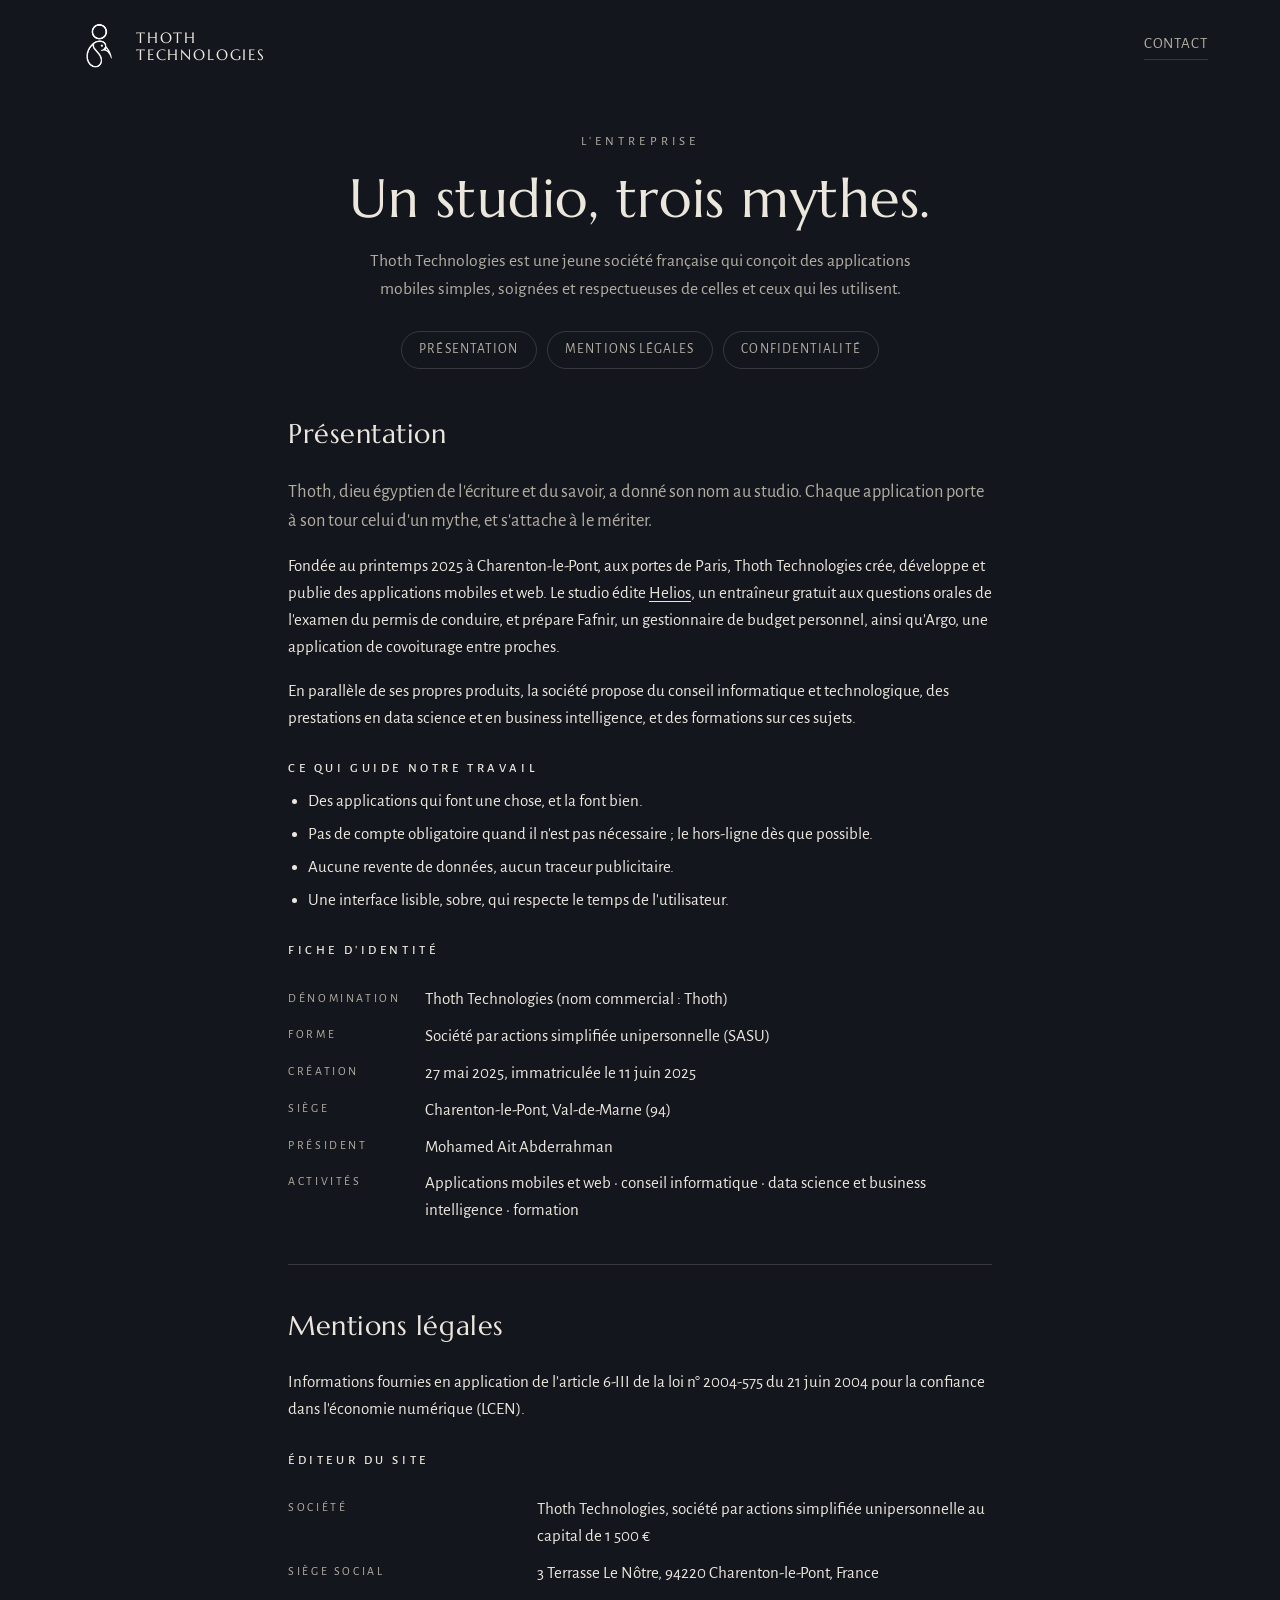
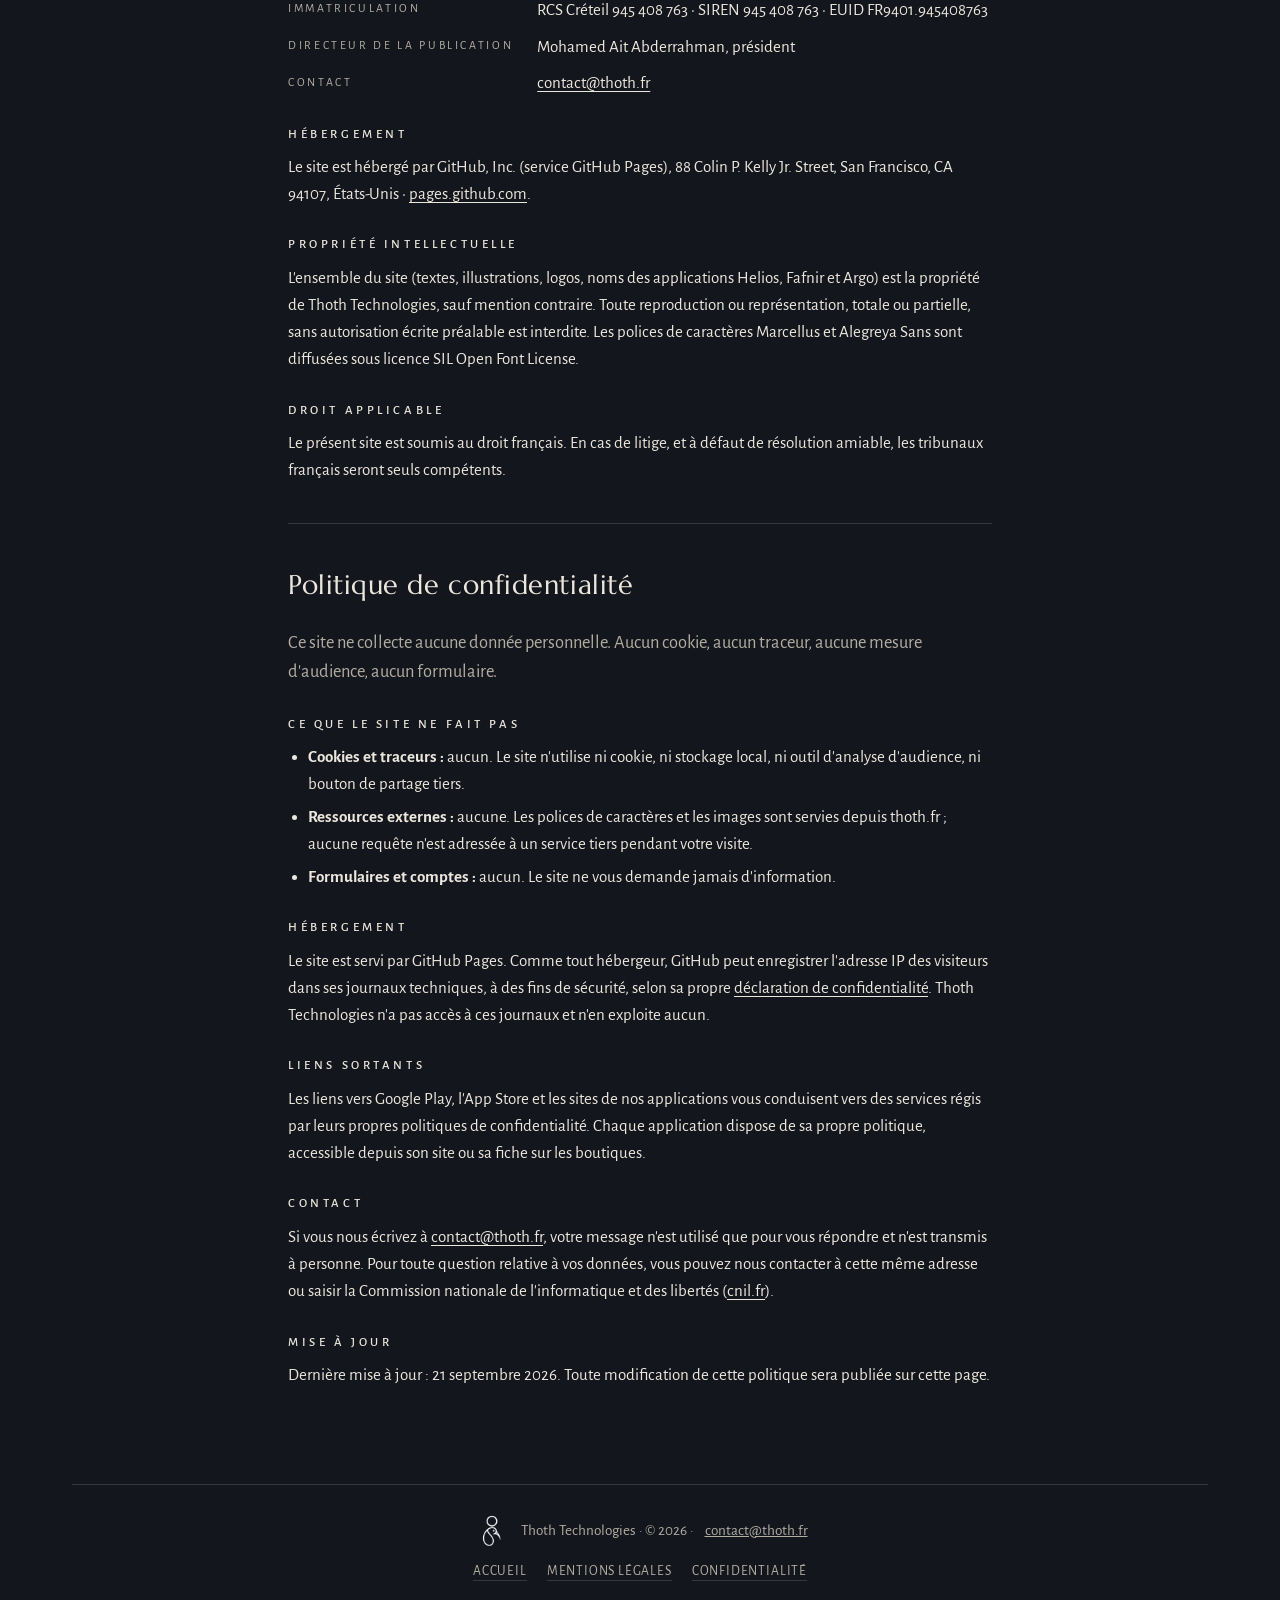
==== entreprise.html @ 72945913 "Ajoute la page Entreprise : présentation, mentions légales, confidentialité Auto-héberge les polices" ====
<!DOCTYPE html>
<html lang="fr">
<head>
  <meta charset="UTF-8">
  <meta name="viewport" content="width=device-width, initial-scale=1.0">
  <title>L'entreprise · Thoth Technologies</title>
  <meta name="description" content="Thoth Technologies, studio d'applications mobiles fondé en 2025 à Charenton-le-Pont : présentation, mentions légales et politique de confidentialité.">
  <meta property="og:title" content="Thoth Technologies · L'entreprise">
  <meta property="og:description" content="Qui nous sommes, mentions légales et politique de confidentialité.">
  <meta property="og:image" content="assets/thoth_technologies.png">
  <link rel="icon" type="image/png" href="assets/favicon.png">
  <link rel="preload" href="assets/fonts/marcellus-400.woff2" as="font" type="font/woff2" crossorigin>
  <link rel="preload" href="assets/fonts/alegreya-sans-400.woff2" as="font" type="font/woff2" crossorigin>
  <link rel="stylesheet" href="css/style.css">
</head>
<body>

  <div class="page">

    <header class="site-header">
      <a href="index.html" class="brand" title="Revenir à l'accueil">
        <img class="brand__ibis" src="assets/new_one.png" alt="" width="52" height="52">
        <span class="brand__name">Thoth<br>Technologies</span>
      </a>
      <a class="site-header__contact" href="mailto:contact@thoth.fr">Contact</a>
    </header>

    <main>
      <section class="hero">
        <p class="eyebrow">L'entreprise</p>
        <h1 class="hero__title">Un studio, <em>trois mythes.</em></h1>
        <p class="hero__sub">
          Thoth Technologies est une jeune société française qui conçoit des applications
          mobiles simples, soignées et respectueuses de celles et ceux qui les utilisent.
        </p>
        <ul class="prose__toc" aria-label="Sommaire">
          <li><a href="#presentation">Présentation</a></li>
          <li><a href="#mentions-legales">Mentions légales</a></li>
          <li><a href="#confidentialite">Confidentialité</a></li>
        </ul>
      </section>

      <div class="prose">

        <section class="prose__section" id="presentation">
          <h2>Présentation</h2>
          <p class="lede">
            Thoth, dieu égyptien de l'écriture et du savoir, a donné son nom au studio.
            Chaque application porte à son tour celui d'un mythe, et s'attache à le mériter.
          </p>
          <p>
            Fondée au printemps 2025 à Charenton-le-Pont, aux portes de Paris, Thoth Technologies
            crée, développe et publie des applications mobiles et web. Le studio édite
            <a href="index.html">Helios</a>, un entraîneur gratuit aux questions orales de l'examen
            du permis de conduire, et prépare Fafnir, un gestionnaire de budget personnel, ainsi
            qu'Argo, une application de covoiturage entre proches.
          </p>
          <p>
            En parallèle de ses propres produits, la société propose du conseil informatique et
            technologique, des prestations en data science et en business intelligence, et des
            formations sur ces sujets.
          </p>

          <h3>Ce qui guide notre travail</h3>
          <ul>
            <li>Des applications qui font une chose, et la font bien.</li>
            <li>Pas de compte obligatoire quand il n'est pas nécessaire ; le hors-ligne dès que possible.</li>
            <li>Aucune revente de données, aucun traceur publicitaire.</li>
            <li>Une interface lisible, sobre, qui respecte le temps de l'utilisateur.</li>
          </ul>

          <h3>Fiche d'identité</h3>
          <dl class="facts">
            <dt>Dénomination</dt>
            <dd>Thoth Technologies (nom commercial : Thoth)</dd>
            <dt>Forme</dt>
            <dd>Société par actions simplifiée unipersonnelle (SASU)</dd>
            <dt>Création</dt>
            <dd>27 mai 2025, immatriculée le 11 juin 2025</dd>
            <dt>Siège</dt>
            <dd>Charenton-le-Pont, Val-de-Marne (94)</dd>
            <dt>Président</dt>
            <dd>Mohamed Ait Abderrahman</dd>
            <dt>Activités</dt>
            <dd>Applications mobiles et web · conseil informatique · data science et business intelligence · formation</dd>
          </dl>
        </section>

        <section class="prose__section" id="mentions-legales">
          <h2>Mentions légales</h2>
          <p>
            Informations fournies en application de l'article 6-III de la loi n° 2004-575 du
            21 juin 2004 pour la confiance dans l'économie numérique (LCEN).
          </p>

          <h3>Éditeur du site</h3>
          <dl class="facts">
            <dt>Société</dt>
            <dd>Thoth Technologies, société par actions simplifiée unipersonnelle au capital de 1 500 €</dd>
            <dt>Siège social</dt>
            <dd>3 Terrasse Le Nôtre, 94220 Charenton-le-Pont, France</dd>
            <dt>Immatriculation</dt>
            <dd>RCS Créteil 945 408 763 · SIREN 945 408 763 · EUID FR9401.945408763</dd>
            <dt>Directeur de la publication</dt>
            <dd>Mohamed Ait Abderrahman, président</dd>
            <dt>Contact</dt>
            <dd><a href="mailto:contact@thoth.fr">contact@thoth.fr</a></dd>
          </dl>

          <h3>Hébergement</h3>
          <p>
            Le site est hébergé par GitHub, Inc. (service GitHub Pages),
            88 Colin P. Kelly Jr. Street, San Francisco, CA 94107, États-Unis ·
            <a href="https://pages.github.com" rel="noopener">pages.github.com</a>.
          </p>

          <h3>Propriété intellectuelle</h3>
          <p>
            L'ensemble du site (textes, illustrations, logos, noms des applications Helios, Fafnir
            et Argo) est la propriété de Thoth Technologies, sauf mention contraire. Toute
            reproduction ou représentation, totale ou partielle, sans autorisation écrite préalable
            est interdite. Les polices de caractères Marcellus et Alegreya Sans sont diffusées
            sous licence SIL Open Font License.
          </p>

          <h3>Droit applicable</h3>
          <p>
            Le présent site est soumis au droit français. En cas de litige, et à défaut de
            résolution amiable, les tribunaux français seront seuls compétents.
          </p>
        </section>

        <section class="prose__section" id="confidentialite">
          <h2>Politique de confidentialité</h2>
          <p class="lede">
            Ce site ne collecte aucune donnée personnelle. Aucun cookie, aucun traceur,
            aucune mesure d'audience, aucun formulaire.
          </p>

          <h3>Ce que le site ne fait pas</h3>
          <ul>
            <li><strong>Cookies et traceurs :</strong> aucun. Le site n'utilise ni cookie, ni stockage local, ni outil d'analyse d'audience, ni bouton de partage tiers.</li>
            <li><strong>Ressources externes :</strong> aucune. Les polices de caractères et les images sont servies depuis thoth.fr ; aucune requête n'est adressée à un service tiers pendant votre visite.</li>
            <li><strong>Formulaires et comptes :</strong> aucun. Le site ne vous demande jamais d'information.</li>
          </ul>

          <h3>Hébergement</h3>
          <p>
            Le site est servi par GitHub Pages. Comme tout hébergeur, GitHub peut enregistrer
            l'adresse IP des visiteurs dans ses journaux techniques, à des fins de sécurité, selon
            sa propre <a href="https://docs.github.com/fr/site-policy/privacy-policies/github-general-privacy-statement" rel="noopener">déclaration de confidentialité</a>.
            Thoth Technologies n'a pas accès à ces journaux et n'en exploite aucun.
          </p>

          <h3>Liens sortants</h3>
          <p>
            Les liens vers Google Play, l'App Store et les sites de nos applications vous
            conduisent vers des services régis par leurs propres politiques de confidentialité.
            Chaque application dispose de sa propre politique, accessible depuis son site ou sa
            fiche sur les boutiques.
          </p>

          <h3>Contact</h3>
          <p>
            Si vous nous écrivez à <a href="mailto:contact@thoth.fr">contact@thoth.fr</a>, votre
            message n'est utilisé que pour vous répondre et n'est transmis à personne. Pour toute
            question relative à vos données, vous pouvez nous contacter à cette même adresse ou
            saisir la Commission nationale de l'informatique et des libertés
            (<a href="https://www.cnil.fr" rel="noopener">cnil.fr</a>).
          </p>

          <h3>Mise à jour</h3>
          <p>
            Dernière mise à jour : 21 septembre 2026. Toute modification de cette politique sera
            publiée sur cette page.
          </p>
        </section>

      </div>
    </main>

    <footer class="site-footer">
      <p>
        <img class="site-footer__ibis" src="assets/new_one.png" alt="" width="36" height="36">
        Thoth Technologies · © 2026 · <a href="mailto:contact@thoth.fr">contact@thoth.fr</a>
      </p>
      <ul class="site-footer__nav">
        <li><a href="index.html">Accueil</a></li>
        <li><a href="#mentions-legales">Mentions légales</a></li>
        <li><a href="#confidentialite">Confidentialité</a></li>
      </ul>
    </footer>

  </div>

</body>
</html>
---- css/style.css ----
/* ==========================================================================
   Thoth Technologies : triptyque à thèmes par application
   Bascule de thème en CSS pur : radios + :has(), aucun JavaScript.
   ========================================================================== */

/* ==========================================================================
   Polices auto-hébergées (aucune requête vers Google Fonts, RGPD)
   Sous-ensemble latin, licence SIL OFL : voir assets/fonts/OFL-*.txt
   ========================================================================== */

@font-face {
  font-family: "Marcellus";
  font-style: normal;
  font-weight: 400;
  font-display: swap;
  src: url("../assets/fonts/marcellus-400.woff2") format("woff2");
}

@font-face {
  font-family: "Alegreya Sans";
  font-style: normal;
  font-weight: 400;
  font-display: swap;
  src: url("../assets/fonts/alegreya-sans-400.woff2") format("woff2");
}

@font-face {
  font-family: "Alegreya Sans";
  font-style: normal;
  font-weight: 500;
  font-display: swap;
  src: url("../assets/fonts/alegreya-sans-500.woff2") format("woff2");
}

@font-face {
  font-family: "Alegreya Sans";
  font-style: normal;
  font-weight: 700;
  font-display: swap;
  src: url("../assets/fonts/alegreya-sans-700.woff2") format("woff2");
}

:root {
  /* Thème par défaut : Thoth (anthracite, encre & papyrus) */
  --bg: #14161d;
  --ink: #ece7dd;
  --ink-dim: #b3aea2;
  --accent: #ece7dd;
  --accent-contrast: #14161d;
  --line: rgba(236, 231, 221, 0.16);
  --theme-transition: 1.1s cubic-bezier(0.4, 0, 0.2, 1);

  /* Palettes fixes des applications (les panneaux les gardent en permanence) */
  --helios-bg: #243443;
  --helios-accent: #f4b83f;
  --helios-ink: #f2ede1;
  --helios-dim: #b9c2ca;
  --fafnir-bg: #10151b;
  --fafnir-accent: #e6952f;
  --fafnir-ink: #efe8da;
  --fafnir-dim: #a9a79f;
  --argo-bg: #261609;
  --argo-accent: #c99a3f;
  --argo-ink: #efe4d0;
  --argo-dim: #bcab90;
}

/* La page entière adopte le thème de l'application ouverte */
html:has(#r-helios:checked) {
  --bg: var(--helios-bg);
  --ink: var(--helios-ink);
  --ink-dim: var(--helios-dim);
  --accent: var(--helios-accent);
  --accent-contrast: var(--helios-bg);
  --line: rgba(244, 184, 63, 0.28);
}

html:has(#r-fafnir:checked) {
  --bg: var(--fafnir-bg);
  --ink: var(--fafnir-ink);
  --ink-dim: var(--fafnir-dim);
  --accent: var(--fafnir-accent);
  --accent-contrast: var(--fafnir-bg);
  --line: rgba(230, 149, 47, 0.28);
}

html:has(#r-argo:checked) {
  --bg: var(--argo-bg);
  --ink: var(--argo-ink);
  --ink-dim: var(--argo-dim);
  --accent: var(--argo-accent);
  --accent-contrast: var(--argo-bg);
  --line: rgba(201, 154, 63, 0.3);
}

/* ==========================================================================
   Base
   ========================================================================== */

* { box-sizing: border-box; }

html, body { margin: 0; }

body {
  background: var(--bg);
  color: var(--ink);
  font-family: "Alegreya Sans", "Segoe UI", system-ui, sans-serif;
  font-size: 1.0625rem;
  line-height: 1.6;
  transition: background var(--theme-transition), color var(--theme-transition);
  min-height: 100vh;
}

.page {
  max-width: 74rem;
  margin: 0 auto;
  padding: 0 1.5rem;
  display: flex;
  flex-direction: column;
  min-height: 100vh;
}

main { flex: 1; }

/* Radios masqués visuellement, focus clavier conservé */
.app-radio {
  position: fixed;
  width: 1px;
  height: 1px;
  clip-path: inset(50%);
  overflow: hidden;
  white-space: nowrap;
}

h1, h2, .brand__name, .pane__name {
  font-family: "Marcellus", "Palatino Linotype", Palatino, serif;
  font-weight: 400;
}

a { color: var(--accent); }

/* Fondu graduel de toutes les couleurs liées au thème lors d'un changement d'app */
.eyebrow,
.hero__title,
.hero__sub,
.brand__name,
.site-footer,
.site-footer a,
.site-footer__ibis,
.site-header__contact {
  transition: color var(--theme-transition), border-color var(--theme-transition);
}

/* ==========================================================================
   En-tête
   ========================================================================== */

.site-header {
  display: flex;
  align-items: center;
  justify-content: space-between;
  padding: 1.25rem 0;
}

.brand {
  display: flex;
  align-items: center;
  gap: 0.75rem;
  cursor: pointer;
  color: inherit;
  text-decoration: none;
}

.brand:focus-visible {
  outline: 2px solid var(--accent);
  outline-offset: 4px;
}

.brand__name {
  font-size: 0.95rem;
  line-height: 1.15;
  letter-spacing: 0.12em;
  text-transform: uppercase;
}

.site-header__contact {
  color: var(--ink-dim);
  text-decoration: none;
  font-size: 0.95rem;
  letter-spacing: 0.06em;
  text-transform: uppercase;
  border-bottom: 1px solid var(--line);
  padding-bottom: 0.15rem;
  transition: color 0.2s, border-color 0.2s;
}

.site-header__contact:hover { color: var(--accent); border-color: var(--accent); }

/* ==========================================================================
   Hero
   ========================================================================== */

.hero {
  text-align: center;
  padding: 2.5rem 0 2.25rem;
}

.eyebrow {
  margin: 0 0 1rem;
  font-size: 0.8rem;
  letter-spacing: 0.32em;
  text-transform: uppercase;
  color: var(--ink-dim);
}

.hero__title {
  margin: 0;
  font-size: clamp(2.1rem, 5vw, 3.4rem);
  line-height: 1.12;
  letter-spacing: 0.01em;
}

.hero__title em {
  font-style: normal;
  color: var(--accent);
  transition: color var(--theme-transition);
}

.hero__sub {
  max-width: 34rem;
  margin: 1.1rem auto 0;
  color: var(--ink-dim);
  font-size: 1.1rem;
}

/* ==========================================================================
   Triptyque
   ========================================================================== */

.triptych {
  display: flex;
  gap: 1rem;
  min-height: 30rem;
  margin-bottom: 3rem;
}

.pane {
  flex: 1;
  display: flex;
  flex-direction: column;
  border-radius: 1.25rem;
  overflow: hidden;
  border: 1px solid rgba(255, 255, 255, 0.07);
  transition: flex-grow var(--theme-transition), border-color 0.3s;
}

/* Couleurs propres à chaque panneau, indépendantes du thème de page */
.pane--helios { background: var(--helios-bg); color: var(--helios-ink); --pane-accent: var(--helios-accent); --pane-dim: var(--helios-dim); --pane-bg: var(--helios-bg); }
.pane--fafnir { background: var(--fafnir-bg); color: var(--fafnir-ink); --pane-accent: var(--fafnir-accent); --pane-dim: var(--fafnir-dim); --pane-bg: var(--fafnir-bg); }
.pane--argo   { background: var(--argo-bg);   color: var(--argo-ink);   --pane-accent: var(--argo-accent);   --pane-dim: var(--argo-dim);   --pane-bg: var(--argo-bg); }

.pane:hover { border-color: var(--pane-accent); }

/* Zone cliquable : logo + nom + badge */
.pane__hit {
  flex: 1;
  display: flex;
  flex-direction: column;
  align-items: center;
  justify-content: center;
  gap: 0.8rem;
  padding: 2.25rem 1rem;
  cursor: pointer;
  text-align: center;
}

.pane__logo {
  width: clamp(84px, 9vw, 128px);
  height: auto;
  border-radius: 26%;
  box-shadow: 0 12px 34px rgba(0, 0, 0, 0.45);
  transition: transform 0.35s ease;
}

.pane__hit:hover .pane__logo { transform: scale(1.06); }

/* Retour tactile au clic : le logo s'enfonce brièvement */
.pane__hit:active .pane__logo {
  transform: scale(0.92);
  transition-duration: 0.08s;
}

.pane__name {
  font-size: 1.5rem;
  letter-spacing: 0.12em;
}

.pane__badge {
  font-size: 0.7rem;
  letter-spacing: 0.18em;
  text-transform: uppercase;
  color: var(--pane-dim);
  border: 1px solid currentColor;
  border-radius: 999px;
  padding: 0.15rem 0.7rem;
}

.pane__badge--live { color: var(--pane-accent); }

/* Détail : replié par défaut, déployé quand le panneau est sélectionné */
.pane__detail {
  max-height: 0;
  opacity: 0;
  visibility: hidden;
  overflow: hidden;
  padding: 0 clamp(1.25rem, 3vw, 2.5rem);
  transition: max-height var(--theme-transition), opacity 0.45s ease 0.15s,
              visibility var(--theme-transition), padding var(--theme-transition);
}

html:has(#r-helios:checked) .pane--helios,
html:has(#r-fafnir:checked) .pane--fafnir,
html:has(#r-argo:checked)   .pane--argo {
  flex-grow: 2.6;
  border-color: var(--pane-accent);
}

html:has(#r-helios:checked) .pane--helios .pane__detail,
html:has(#r-fafnir:checked) .pane--fafnir .pane__detail,
html:has(#r-argo:checked)   .pane--argo   .pane__detail {
  max-height: 32rem;
  opacity: 1;
  visibility: visible;
  padding-bottom: 2.25rem;
}

/* Animation d'ouverture : le logo rebondit… */
@keyframes logo-pop {
  0%   { transform: scale(1); }
  35%  { transform: scale(1.14) rotate(-3deg); }
  70%  { transform: scale(0.96) rotate(1.5deg); }
  100% { transform: scale(1); }
}

html:has(#r-helios:checked) .pane--helios .pane__logo,
html:has(#r-fafnir:checked) .pane--fafnir .pane__logo,
html:has(#r-argo:checked)   .pane--argo   .pane__logo {
  animation: logo-pop 0.55s cubic-bezier(0.34, 1.56, 0.64, 1) both;
}

/* …et le contenu du détail se révèle en cascade */
@keyframes rise-in {
  from { opacity: 0; transform: translateY(14px); }
  to   { opacity: 1; transform: translateY(0); }
}

html:has(#r-helios:checked) .pane--helios .pane__detail > *,
html:has(#r-fafnir:checked) .pane--fafnir .pane__detail > *,
html:has(#r-argo:checked)   .pane--argo   .pane__detail > * {
  animation: rise-in 0.45s ease both;
}

html:has(input.app-radio:checked) .pane .pane__detail > :nth-child(1) { animation-delay: 0.18s; }
html:has(input.app-radio:checked) .pane .pane__detail > :nth-child(2) { animation-delay: 0.26s; }
html:has(input.app-radio:checked) .pane .pane__detail > :nth-child(3) { animation-delay: 0.34s; }
html:has(input.app-radio:checked) .pane .pane__detail > :nth-child(4) { animation-delay: 0.42s; }

/* Focus clavier : anneau sur le panneau correspondant */
html:has(#r-helios:focus-visible) .pane--helios,
html:has(#r-fafnir:focus-visible) .pane--fafnir,
html:has(#r-argo:focus-visible)   .pane--argo {
  outline: 2px solid var(--pane-accent);
  outline-offset: 3px;
}

html:has(#r-thoth:focus-visible) .brand {
  outline: 2px solid var(--accent);
  outline-offset: 4px;
}

.pane__kicker {
  margin: 0 0 0.4rem;
  font-size: 0.75rem;
  letter-spacing: 0.28em;
  text-transform: uppercase;
  color: var(--pane-accent);
}

.pane__tagline {
  margin: 0;
  font-size: 1.15rem;
  font-style: italic;
  color: var(--pane-dim);
}

.pane__text {
  margin: 1rem 0 0;
}

.pane__text strong { color: var(--pane-accent); }

.pane__actions {
  margin-top: 1.5rem;
  display: flex;
  flex-wrap: wrap;
  gap: 0.7rem;
}

.btn {
  display: inline-block;
  padding: 0.65rem 1.4rem;
  border: 1px solid rgba(255, 255, 255, 0.25);
  border-radius: 999px;
  color: inherit;
  text-decoration: none;
  font-weight: 500;
  letter-spacing: 0.02em;
  transition: border-color 0.2s, color 0.2s, background 0.2s;
}

.btn:hover { border-color: var(--pane-accent); color: var(--pane-accent); }

.btn--primary {
  background: var(--pane-accent);
  border-color: var(--pane-accent);
  color: var(--pane-bg);
}

.btn--primary:hover {
  background: color-mix(in srgb, var(--pane-accent) 85%, white);
  color: var(--pane-bg);
}

.btn:focus-visible {
  outline: 2px solid var(--pane-accent);
  outline-offset: 3px;
}

.soon {
  display: inline-block;
  padding: 0.65rem 1.4rem;
  border: 1px dashed rgba(255, 255, 255, 0.3);
  border-radius: 999px;
  color: var(--pane-dim);
  letter-spacing: 0.12em;
  text-transform: uppercase;
  font-size: 0.82rem;
}

/* ==========================================================================
   Pied de page
   ========================================================================== */

.site-footer {
  display: flex;
  flex-direction: column;
  align-items: center;
  justify-content: center;
  gap: 0.75rem;
  padding: 1.75rem 0;
  border-top: 1px solid var(--line);
  color: var(--ink-dim);
  font-size: 0.95rem;
}

.site-footer p {
  margin: 0;
  display: flex;
  flex-wrap: wrap;
  align-items: center;
  justify-content: center;
  gap: 0.35rem 0.75rem;
  text-align: center;
}

.site-footer a { color: var(--ink-dim); }
.site-footer a:hover { color: var(--accent); }

.site-footer__nav {
  display: flex;
  flex-wrap: wrap;
  justify-content: center;
  gap: 0.35rem 1.25rem;
  margin: 0;
  padding: 0;
  list-style: none;
  font-size: 0.85rem;
  letter-spacing: 0.06em;
  text-transform: uppercase;
}

.site-footer__nav a { text-decoration: none; border-bottom: 1px solid var(--line); padding-bottom: 0.1rem; }

/* ==========================================================================
   Page Entreprise : présentation, mentions légales, confidentialité
   ========================================================================== */

.prose {
  max-width: 44rem;
  margin: 0 auto 3.5rem;
}

.prose__section {
  padding: 2.5rem 0;
  border-top: 1px solid var(--line);
  scroll-margin-top: 1.5rem;
}

.prose__section:first-child { border-top: 0; padding-top: 0.5rem; }

.prose h2 {
  margin: 0 0 1.25rem;
  font-size: 1.7rem;
  letter-spacing: 0.02em;
}

.prose h3 {
  margin: 1.75rem 0 0.5rem;
  font-size: 0.8rem;
  letter-spacing: 0.28em;
  text-transform: uppercase;
  color: var(--accent);
  font-weight: 500;
}

.prose p { margin: 0 0 1rem; }

.prose p:last-child { margin-bottom: 0; }

.prose ul {
  margin: 0 0 1rem;
  padding-left: 1.25rem;
}

.prose li + li { margin-top: 0.35rem; }

.prose a { text-decoration-thickness: 1px; text-underline-offset: 0.2em; }

.prose .lede {
  font-size: 1.15rem;
  color: var(--ink-dim);
}

/* Liste de faits : libellé en petites capitales, valeur en regard */
.facts {
  display: grid;
  grid-template-columns: max-content 1fr;
  gap: 0.6rem 1.5rem;
  margin: 1.5rem 0 0;
}

.facts dt {
  font-size: 0.75rem;
  letter-spacing: 0.22em;
  text-transform: uppercase;
  color: var(--ink-dim);
  padding-top: 0.2rem;
}

.facts dd { margin: 0; }

/* Sommaire de la page */
.prose__toc {
  display: flex;
  flex-wrap: wrap;
  justify-content: center;
  gap: 0.6rem;
  margin: 1.75rem 0 0;
  padding: 0;
  list-style: none;
}

.prose__toc a {
  display: inline-block;
  padding: 0.45rem 1.1rem;
  border: 1px solid var(--line);
  border-radius: 999px;
  color: var(--ink-dim);
  text-decoration: none;
  font-size: 0.85rem;
  letter-spacing: 0.08em;
  text-transform: uppercase;
  transition: color 0.2s, border-color 0.2s;
}

.prose__toc a:hover { color: var(--accent); border-color: var(--accent); }

/* ==========================================================================
   Mobile : panneaux empilés en accordéon
   ========================================================================== */

@media (max-width: 760px) {
  .triptych {
    flex-direction: column;
    min-height: 0;
  }

  .pane { flex: none; }

  .pane__hit {
    flex-direction: row;
    justify-content: flex-start;
    gap: 1.1rem;
    padding: 1.1rem 1.25rem;
    text-align: left;
  }

  .pane__logo { width: 64px; }

  .pane__name { flex: 1; font-size: 1.3rem; }

  .facts { grid-template-columns: 1fr; gap: 0.15rem 0; }

  .facts dd + dt { margin-top: 0.75rem; }
}

/* ==========================================================================
   Dégradations
   ========================================================================== */

/* Navigateurs sans :has() : tous les détails visibles, thème Thoth fixe */
@supports not (selector(html:has(input))) {
  .pane__detail {
    max-height: none;
    opacity: 1;
    visibility: visible;
    padding-bottom: 2.25rem;
  }

  .triptych { flex-direction: column; }
}

@media (prefers-reduced-motion: reduce) {
  *, *::before, *::after {
    animation: none !important;
    transition: none !important;
  }
}
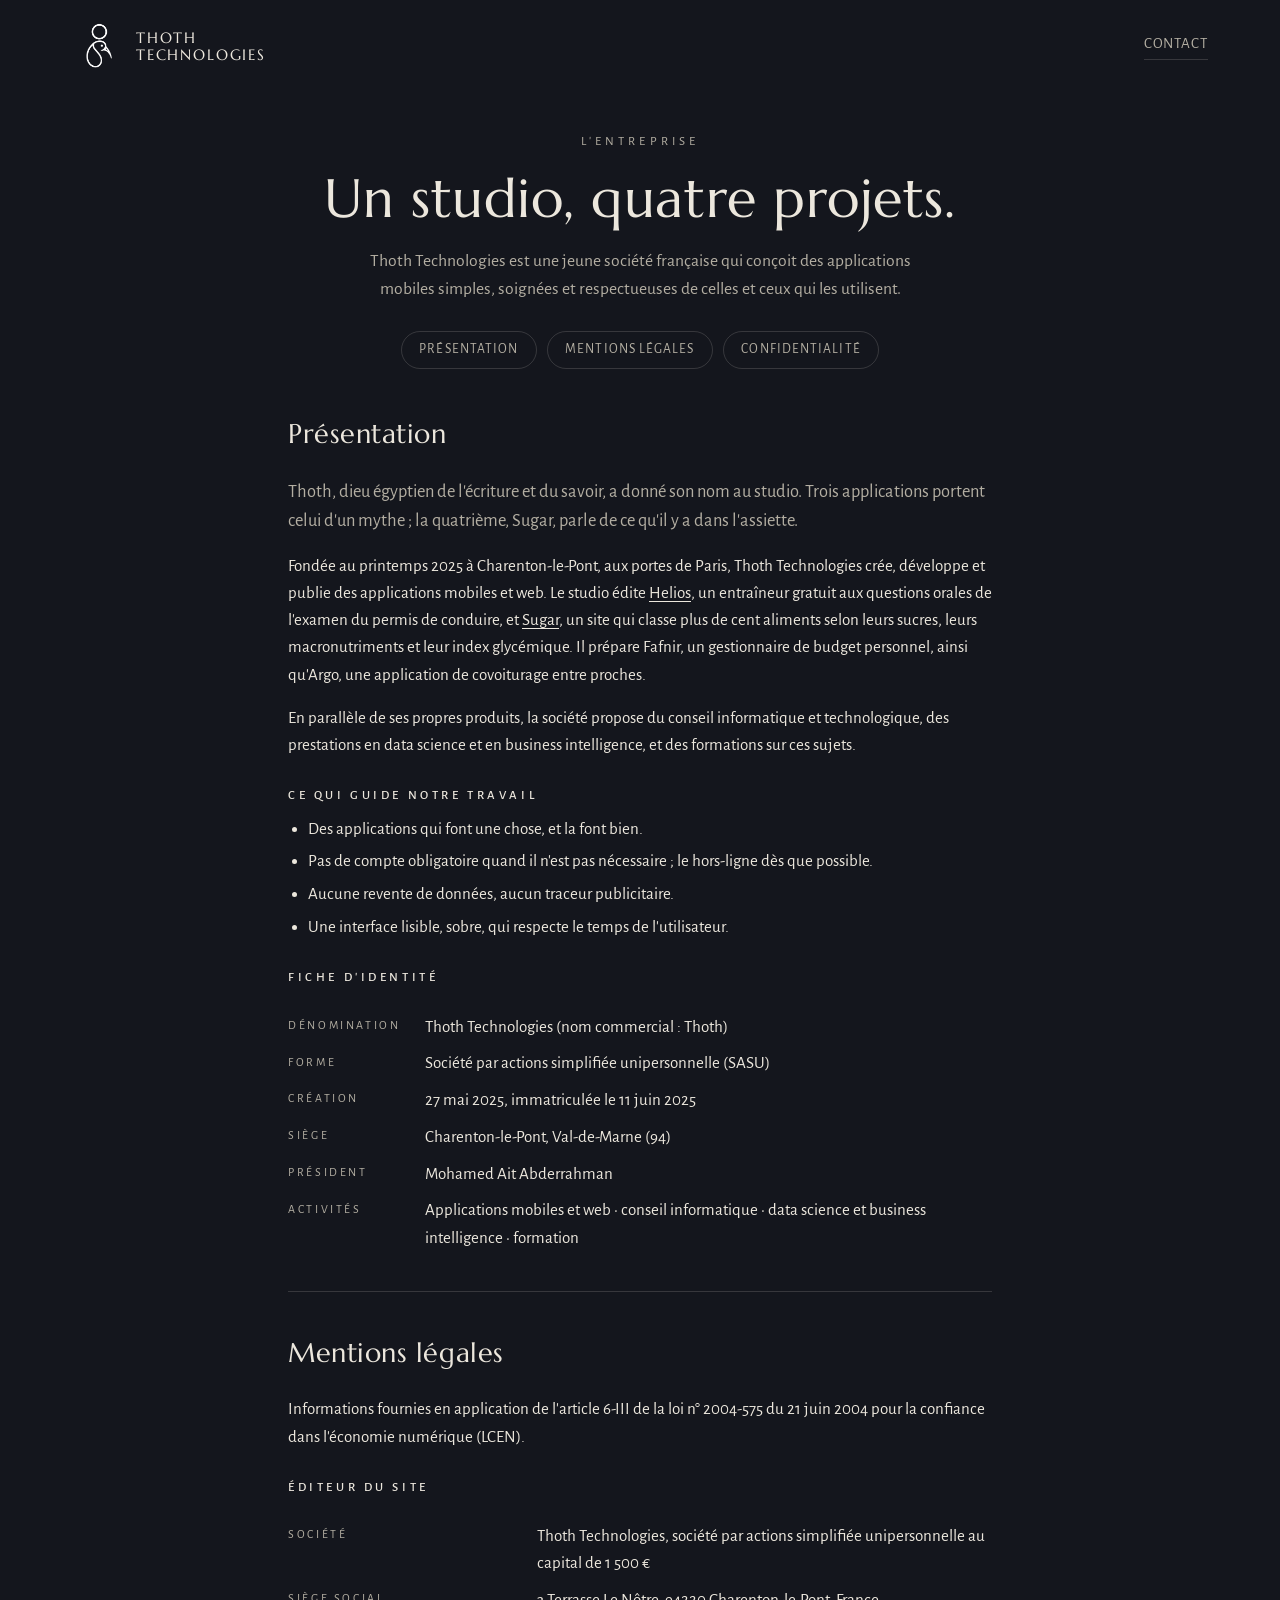
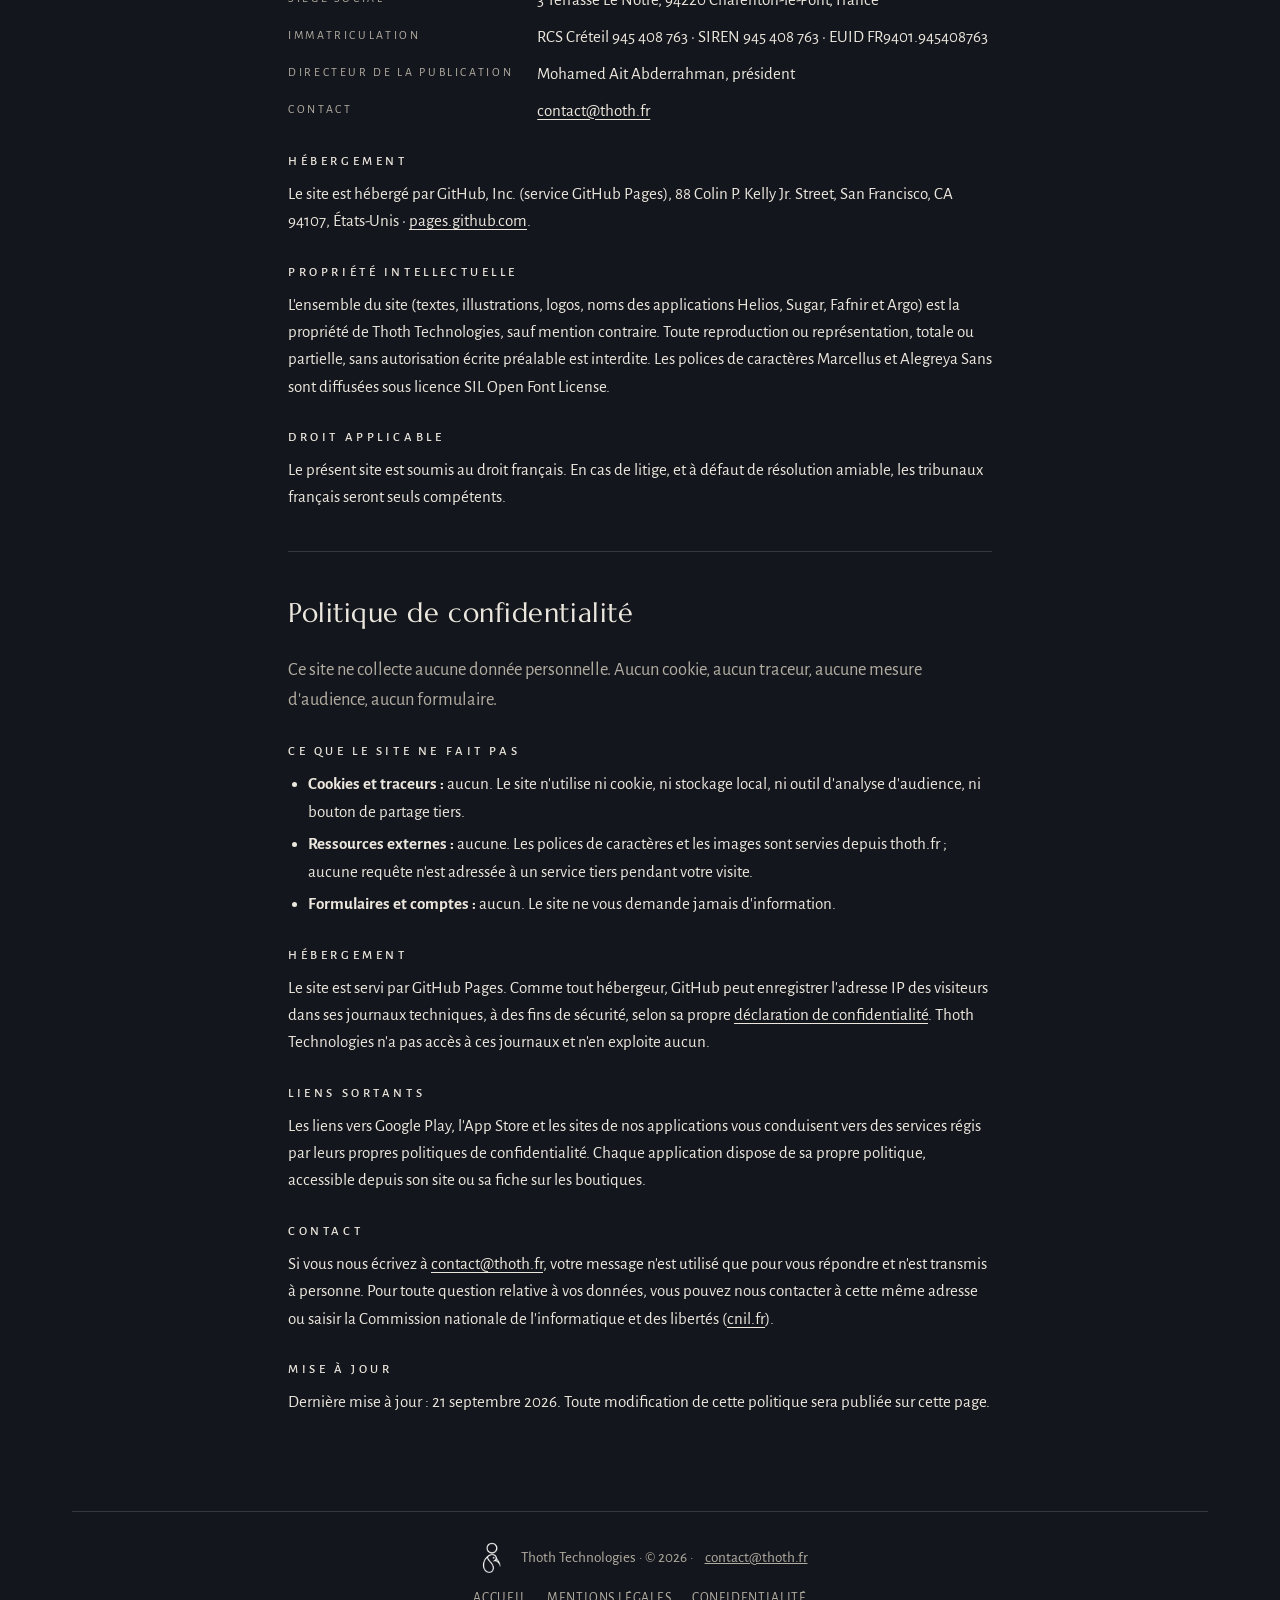
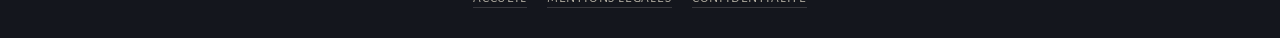
==== commit 02d2ef78: "Ajoute Sugar, quatrième application (sugar.thoth.fr) Nouveau panneau et thème vert dans le sélecteur" ====
--- a/entreprise.html
+++ b/entreprise.html
@@ -28,7 +28,7 @@
     <main>
       <section class="hero">
         <p class="eyebrow">L'entreprise</p>
-        <h1 class="hero__title">Un studio, <em>trois mythes.</em></h1>
+        <h1 class="hero__title">Un studio, <em>quatre projets.</em></h1>
         <p class="hero__sub">
           Thoth Technologies est une jeune société française qui conçoit des applications
           mobiles simples, soignées et respectueuses de celles et ceux qui les utilisent.
@@ -46,14 +46,17 @@
           <h2>Présentation</h2>
           <p class="lede">
             Thoth, dieu égyptien de l'écriture et du savoir, a donné son nom au studio.
-            Chaque application porte à son tour celui d'un mythe, et s'attache à le mériter.
+            Trois applications portent celui d'un mythe ; la quatrième, Sugar, parle de ce qu'il
+            y a dans l'assiette.
           </p>
           <p>
             Fondée au printemps 2025 à Charenton-le-Pont, aux portes de Paris, Thoth Technologies
             crée, développe et publie des applications mobiles et web. Le studio édite
             <a href="index.html">Helios</a>, un entraîneur gratuit aux questions orales de l'examen
-            du permis de conduire, et prépare Fafnir, un gestionnaire de budget personnel, ainsi
-            qu'Argo, une application de covoiturage entre proches.
+            du permis de conduire, et <a href="https://sugar.thoth.fr">Sugar</a>, un site qui
+            classe plus de cent aliments selon leurs sucres, leurs macronutriments et leur index
+            glycémique. Il prépare Fafnir, un gestionnaire de budget personnel, ainsi qu'Argo, une
+            application de covoiturage entre proches.
           </p>
           <p>
             En parallèle de ses propres produits, la société propose du conseil informatique et
@@ -116,8 +119,8 @@
 
           <h3>Propriété intellectuelle</h3>
           <p>
-            L'ensemble du site (textes, illustrations, logos, noms des applications Helios, Fafnir
-            et Argo) est la propriété de Thoth Technologies, sauf mention contraire. Toute
+            L'ensemble du site (textes, illustrations, logos, noms des applications Helios, Sugar,
+            Fafnir et Argo) est la propriété de Thoth Technologies, sauf mention contraire. Toute
             reproduction ou représentation, totale ou partielle, sans autorisation écrite préalable
             est interdite. Les polices de caractères Marcellus et Alegreya Sans sont diffusées
             sous licence SIL Open Font License.
--- a/css/style.css
+++ b/css/style.css
@@ -63,6 +63,10 @@
   --argo-accent: #c99a3f;
   --argo-ink: #efe4d0;
   --argo-dim: #bcab90;
+  --sugar-bg: #1a3a2a;
+  --sugar-accent: #52b788;
+  --sugar-ink: #f0faf4;
+  --sugar-dim: #a3c9b1;
 }
 
 /* La page entière adopte le thème de l'application ouverte */
@@ -91,6 +95,15 @@
   --accent: var(--argo-accent);
   --accent-contrast: var(--argo-bg);
   --line: rgba(201, 154, 63, 0.3);
+}
+
+html:has(#r-sugar:checked) {
+  --bg: var(--sugar-bg);
+  --ink: var(--sugar-ink);
+  --ink-dim: var(--sugar-dim);
+  --accent: var(--sugar-accent);
+  --accent-contrast: var(--sugar-bg);
+  --line: rgba(82, 183, 136, 0.3);
 }
 
 /* ==========================================================================
@@ -258,6 +271,7 @@
 .pane--helios { background: var(--helios-bg); color: var(--helios-ink); --pane-accent: var(--helios-accent); --pane-dim: var(--helios-dim); --pane-bg: var(--helios-bg); }
 .pane--fafnir { background: var(--fafnir-bg); color: var(--fafnir-ink); --pane-accent: var(--fafnir-accent); --pane-dim: var(--fafnir-dim); --pane-bg: var(--fafnir-bg); }
 .pane--argo   { background: var(--argo-bg);   color: var(--argo-ink);   --pane-accent: var(--argo-accent);   --pane-dim: var(--argo-dim);   --pane-bg: var(--argo-bg); }
+.pane--sugar  { background: var(--sugar-bg);  color: var(--sugar-ink);  --pane-accent: var(--sugar-accent);  --pane-dim: var(--sugar-dim);  --pane-bg: var(--sugar-bg); }
 
 .pane:hover { border-color: var(--pane-accent); }
 
@@ -320,14 +334,16 @@
 
 html:has(#r-helios:checked) .pane--helios,
 html:has(#r-fafnir:checked) .pane--fafnir,
-html:has(#r-argo:checked)   .pane--argo {
+html:has(#r-argo:checked)   .pane--argo,
+html:has(#r-sugar:checked)  .pane--sugar {
   flex-grow: 2.6;
   border-color: var(--pane-accent);
 }
 
 html:has(#r-helios:checked) .pane--helios .pane__detail,
 html:has(#r-fafnir:checked) .pane--fafnir .pane__detail,
-html:has(#r-argo:checked)   .pane--argo   .pane__detail {
+html:has(#r-argo:checked)   .pane--argo   .pane__detail,
+html:has(#r-sugar:checked)  .pane--sugar  .pane__detail {
   max-height: 32rem;
   opacity: 1;
   visibility: visible;
@@ -344,7 +360,8 @@
 
 html:has(#r-helios:checked) .pane--helios .pane__logo,
 html:has(#r-fafnir:checked) .pane--fafnir .pane__logo,
-html:has(#r-argo:checked)   .pane--argo   .pane__logo {
+html:has(#r-argo:checked)   .pane--argo   .pane__logo,
+html:has(#r-sugar:checked)  .pane--sugar  .pane__logo {
   animation: logo-pop 0.55s cubic-bezier(0.34, 1.56, 0.64, 1) both;
 }
 
@@ -356,7 +373,8 @@
 
 html:has(#r-helios:checked) .pane--helios .pane__detail > *,
 html:has(#r-fafnir:checked) .pane--fafnir .pane__detail > *,
-html:has(#r-argo:checked)   .pane--argo   .pane__detail > * {
+html:has(#r-argo:checked)   .pane--argo   .pane__detail > *,
+html:has(#r-sugar:checked)  .pane--sugar  .pane__detail > * {
   animation: rise-in 0.45s ease both;
 }
 
@@ -368,7 +386,8 @@
 /* Focus clavier : anneau sur le panneau correspondant */
 html:has(#r-helios:focus-visible) .pane--helios,
 html:has(#r-fafnir:focus-visible) .pane--fafnir,
-html:has(#r-argo:focus-visible)   .pane--argo {
+html:has(#r-argo:focus-visible)   .pane--argo,
+html:has(#r-sugar:focus-visible)  .pane--sugar {
   outline: 2px solid var(--pane-accent);
   outline-offset: 3px;
 }
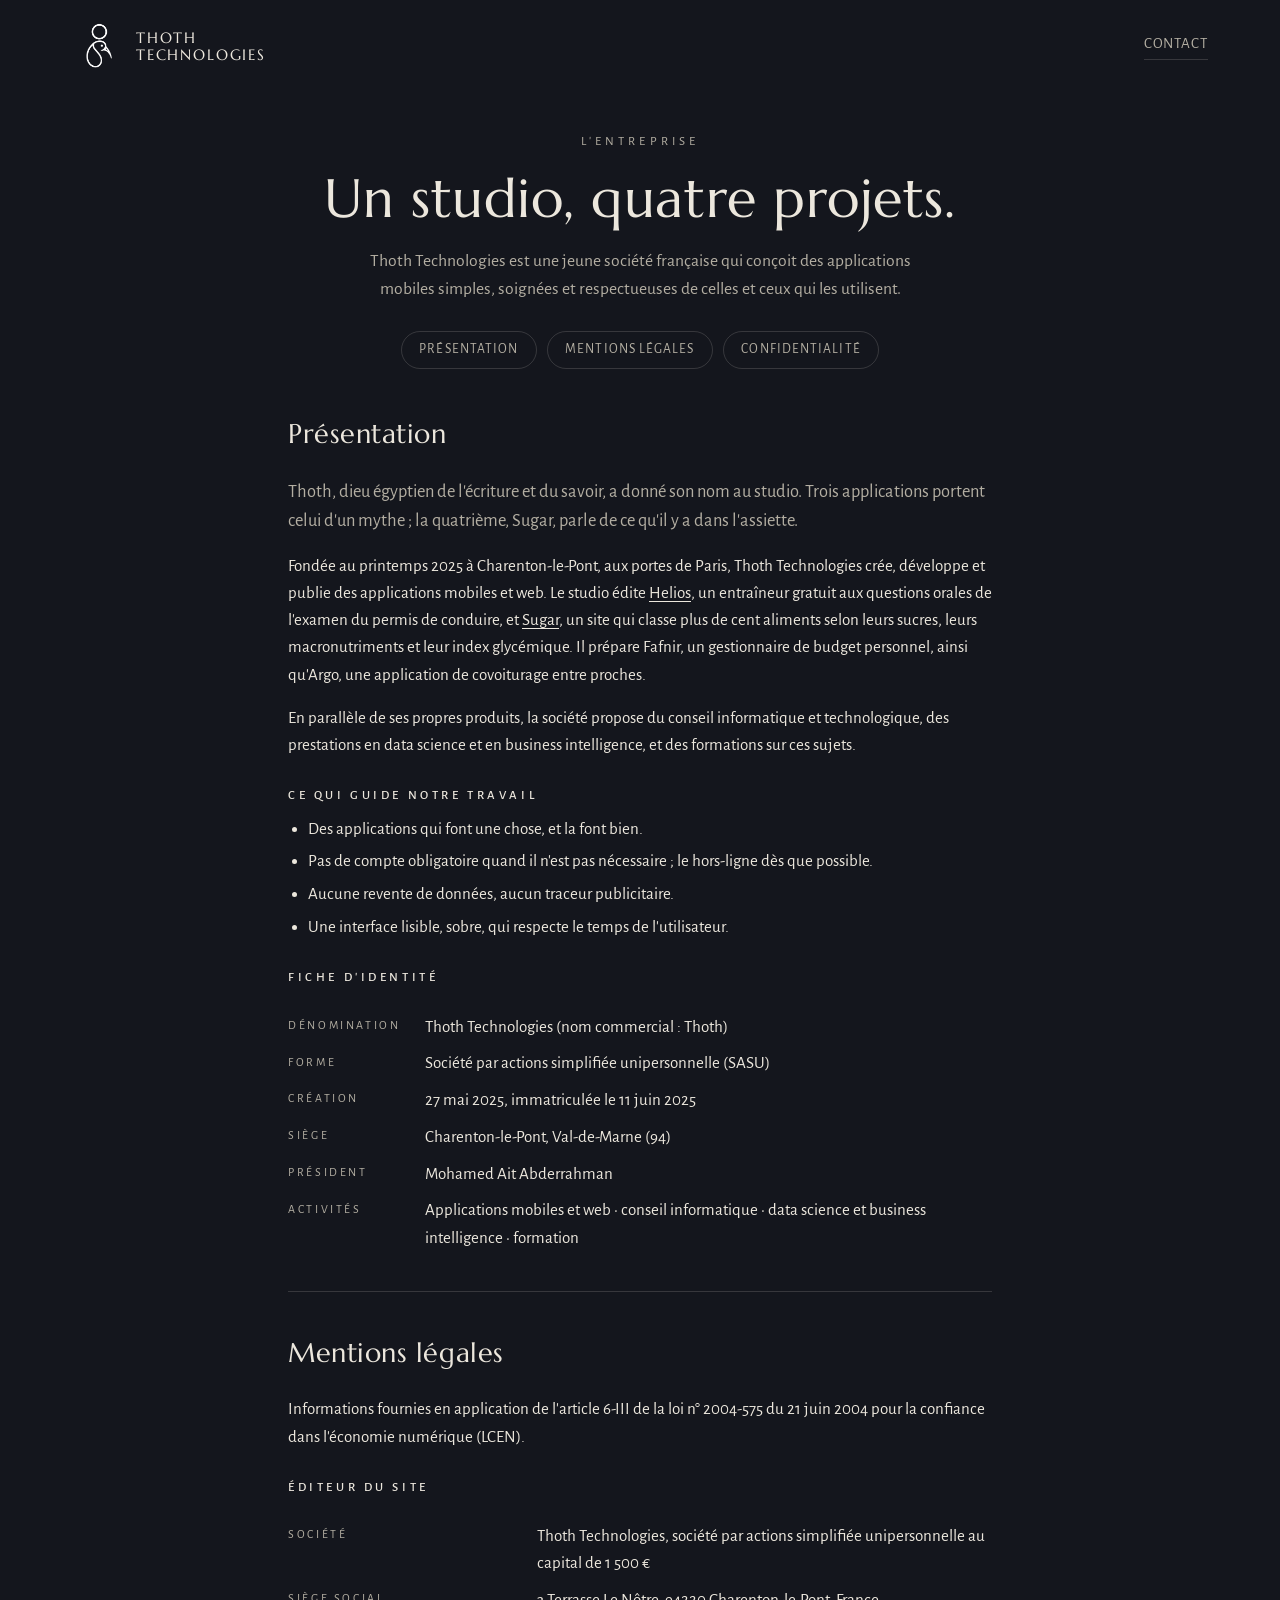
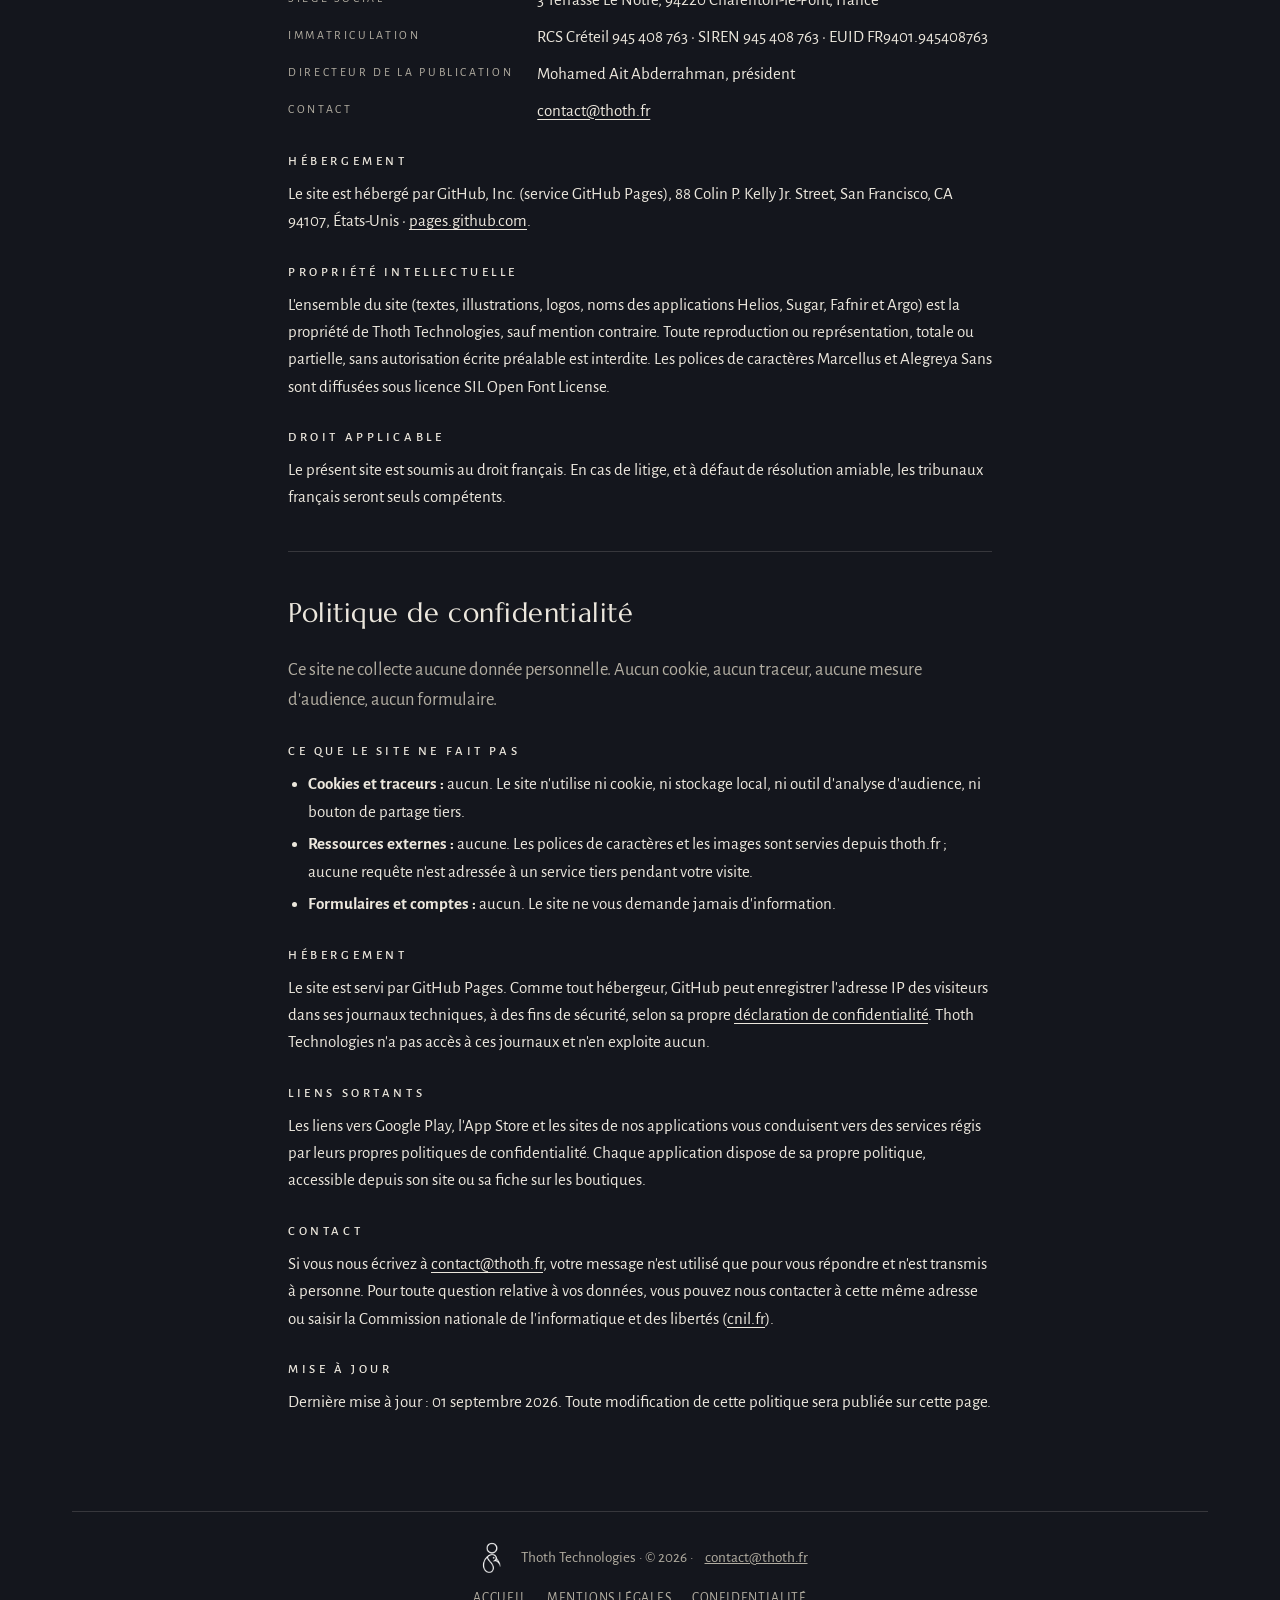
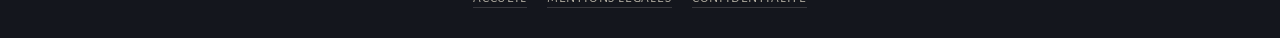
==== commit 7f8706b8: "Rend le site SEO-friendly : métadonnées, données structurées, sitemap - Canonical, Open Graph comple" ====
--- a/entreprise.html
+++ b/entreprise.html
@@ -5,13 +5,68 @@
   <meta name="viewport" content="width=device-width, initial-scale=1.0">
   <title>L'entreprise · Thoth Technologies</title>
   <meta name="description" content="Thoth Technologies, studio d'applications mobiles fondé en 2025 à Charenton-le-Pont : présentation, mentions légales et politique de confidentialité.">
-  <meta property="og:title" content="Thoth Technologies · L'entreprise">
+  <link rel="canonical" href="https://thoth.fr/entreprise.html">
+  <meta name="theme-color" content="#14161d">
+
+  <meta property="og:type" content="website">
+  <meta property="og:site_name" content="Thoth Technologies">
+  <meta property="og:locale" content="fr_FR">
+  <meta property="og:url" content="https://thoth.fr/entreprise.html">
+  <meta property="og:title" content="L'entreprise · Thoth Technologies">
   <meta property="og:description" content="Qui nous sommes, mentions légales et politique de confidentialité.">
-  <meta property="og:image" content="assets/thoth_technologies.png">
+  <meta property="og:image" content="https://thoth.fr/assets/thoth_technologies.png">
+  <meta property="og:image:width" content="500">
+  <meta property="og:image:height" content="500">
+  <meta property="og:image:alt" content="Logo de Thoth Technologies">
+  <meta name="twitter:card" content="summary">
+  <meta name="twitter:title" content="L'entreprise · Thoth Technologies">
+  <meta name="twitter:description" content="Qui nous sommes, mentions légales et politique de confidentialité.">
+  <meta name="twitter:image" content="https://thoth.fr/assets/thoth_technologies.png">
+
   <link rel="icon" type="image/png" href="assets/favicon.png">
+  <link rel="apple-touch-icon" href="assets/favicon.png">
   <link rel="preload" href="assets/fonts/marcellus-400.woff2" as="font" type="font/woff2" crossorigin>
   <link rel="preload" href="assets/fonts/alegreya-sans-400.woff2" as="font" type="font/woff2" crossorigin>
   <link rel="stylesheet" href="css/style.css">
+
+  <script type="application/ld+json">
+  {
+    "@context": "https://schema.org",
+    "@graph": [
+      {
+        "@type": "Organization",
+        "@id": "https://thoth.fr/#organization",
+        "name": "Thoth Technologies",
+        "alternateName": "Thoth",
+        "legalName": "Thoth Technologies",
+        "url": "https://thoth.fr/",
+        "logo": "https://thoth.fr/assets/thoth_technologies.png",
+        "email": "contact@thoth.fr",
+        "foundingDate": "2025-05-27",
+        "founder": { "@type": "Person", "name": "Mohamed Ait Abderrahman" },
+        "identifier": { "@type": "PropertyValue", "propertyID": "SIREN", "value": "945408763" },
+        "address": {
+          "@type": "PostalAddress",
+          "streetAddress": "3 Terrasse Le Nôtre",
+          "postalCode": "94220",
+          "addressLocality": "Charenton-le-Pont",
+          "addressRegion": "Val-de-Marne",
+          "addressCountry": "FR"
+        }
+      },
+      {
+        "@type": "AboutPage",
+        "@id": "https://thoth.fr/entreprise.html",
+        "url": "https://thoth.fr/entreprise.html",
+        "name": "L'entreprise · Thoth Technologies",
+        "description": "Thoth Technologies, studio d'applications mobiles fondé en 2025 à Charenton-le-Pont : présentation, mentions légales et politique de confidentialité.",
+        "inLanguage": "fr",
+        "isPartOf": { "@id": "https://thoth.fr/#website" },
+        "about": { "@id": "https://thoth.fr/#organization" }
+      }
+    ]
+  }
+  </script>
 </head>
 <body>
 
@@ -174,7 +229,7 @@
 
           <h3>Mise à jour</h3>
           <p>
-            Dernière mise à jour : 21 septembre 2026. Toute modification de cette politique sera
+            Dernière mise à jour : 01 septembre 2026. Toute modification de cette politique sera
             publiée sur cette page.
           </p>
         </section>
--- a/css/style.css
+++ b/css/style.css
@@ -305,6 +305,7 @@
 }
 
 .pane__name {
+  margin: 0;
   font-size: 1.5rem;
   letter-spacing: 0.12em;
 }
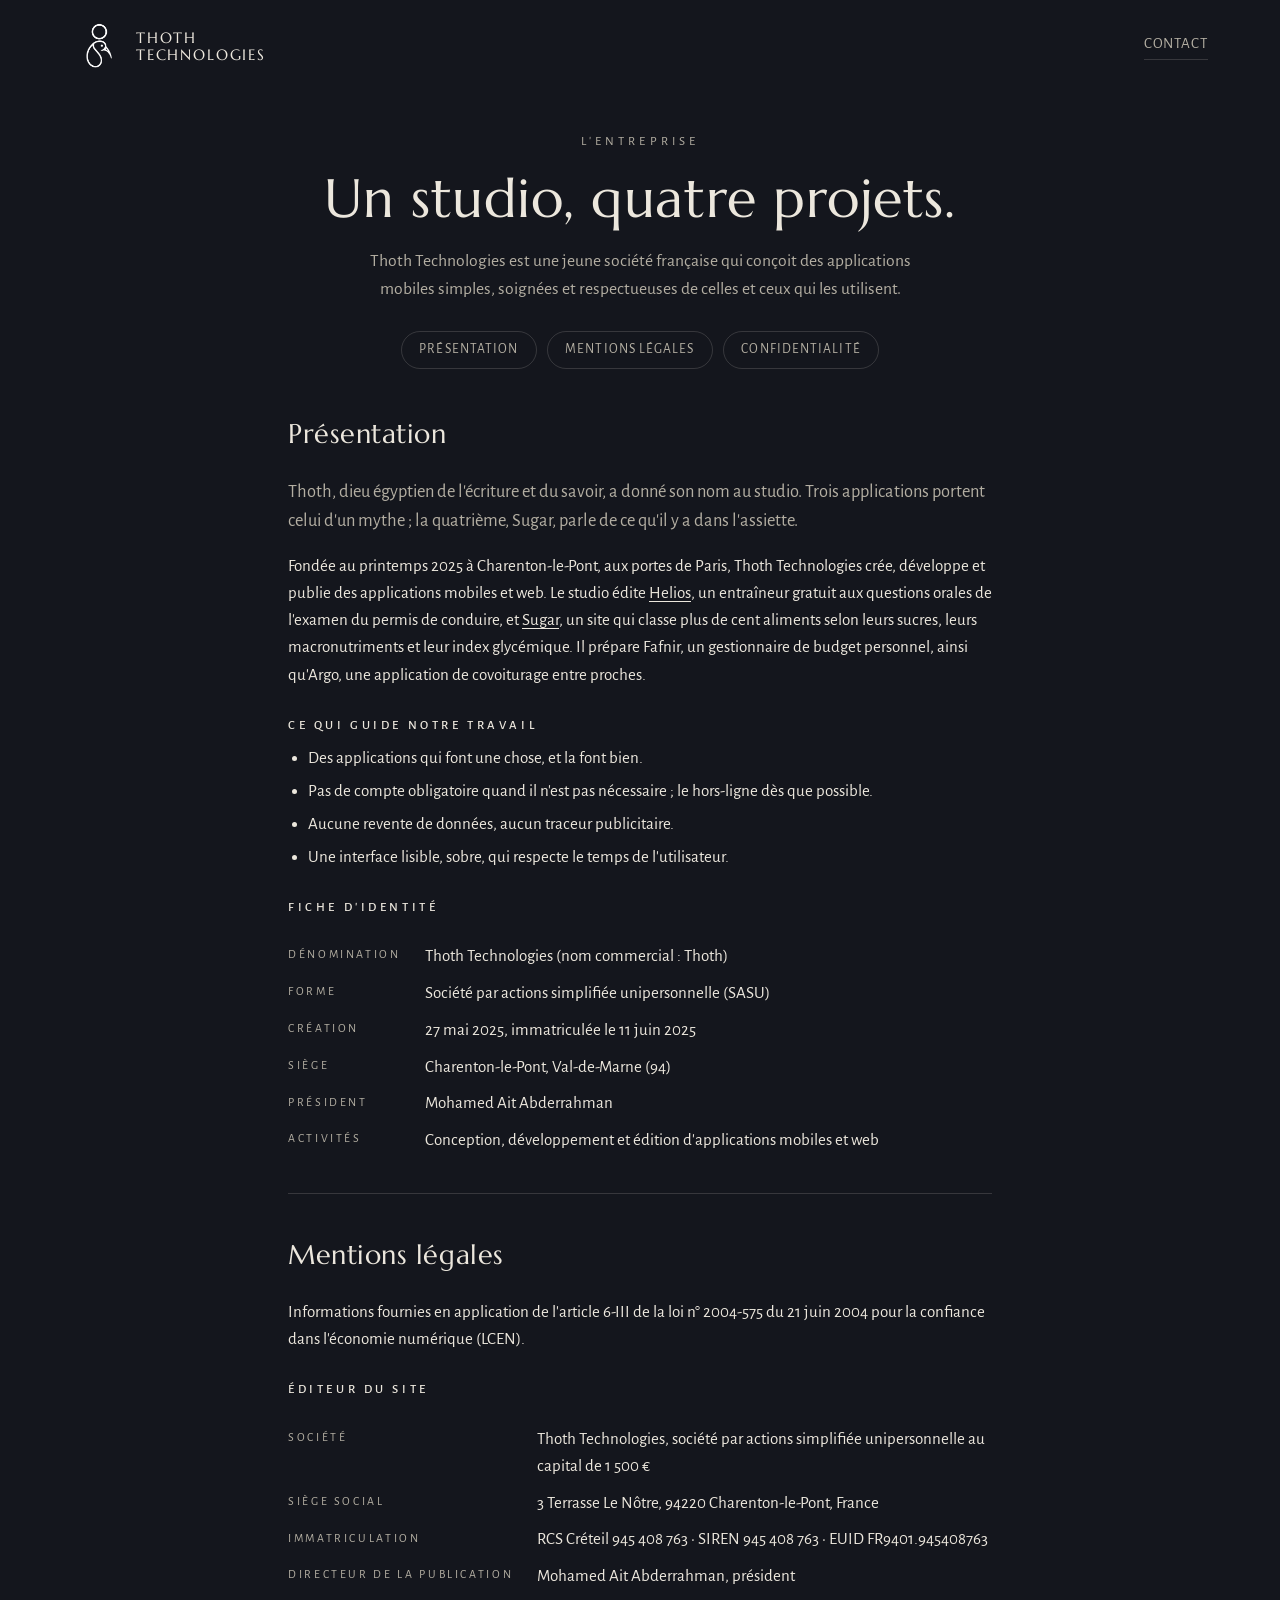
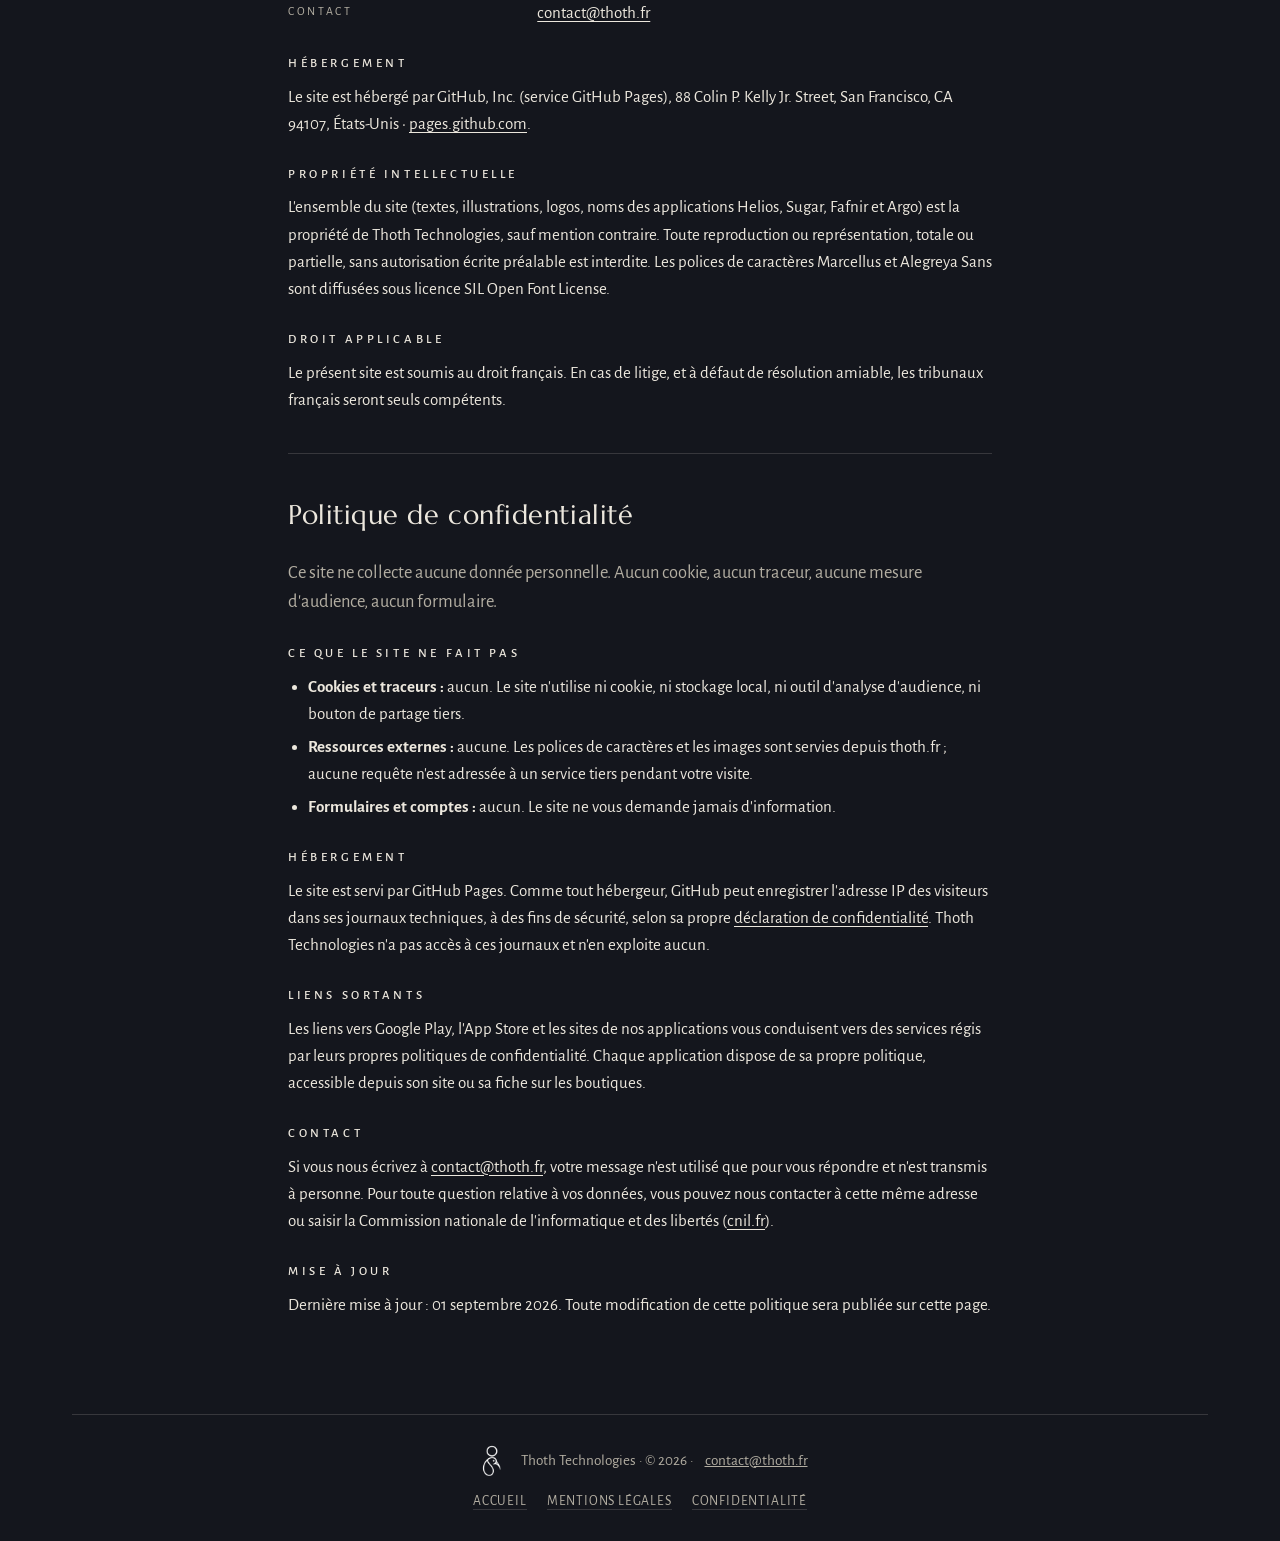
==== commit 4ba63b64: "Retire les mentions de conseil, data science et formation Co-Authored-By: Claude Opus 5 <noreply@ant" ====
--- a/entreprise.html
+++ b/entreprise.html
@@ -113,11 +113,6 @@
             glycémique. Il prépare Fafnir, un gestionnaire de budget personnel, ainsi qu'Argo, une
             application de covoiturage entre proches.
           </p>
-          <p>
-            En parallèle de ses propres produits, la société propose du conseil informatique et
-            technologique, des prestations en data science et en business intelligence, et des
-            formations sur ces sujets.
-          </p>
 
           <h3>Ce qui guide notre travail</h3>
           <ul>
@@ -140,7 +135,7 @@
             <dt>Président</dt>
             <dd>Mohamed Ait Abderrahman</dd>
             <dt>Activités</dt>
-            <dd>Applications mobiles et web · conseil informatique · data science et business intelligence · formation</dd>
+            <dd>Conception, développement et édition d'applications mobiles et web</dd>
           </dl>
         </section>
 
